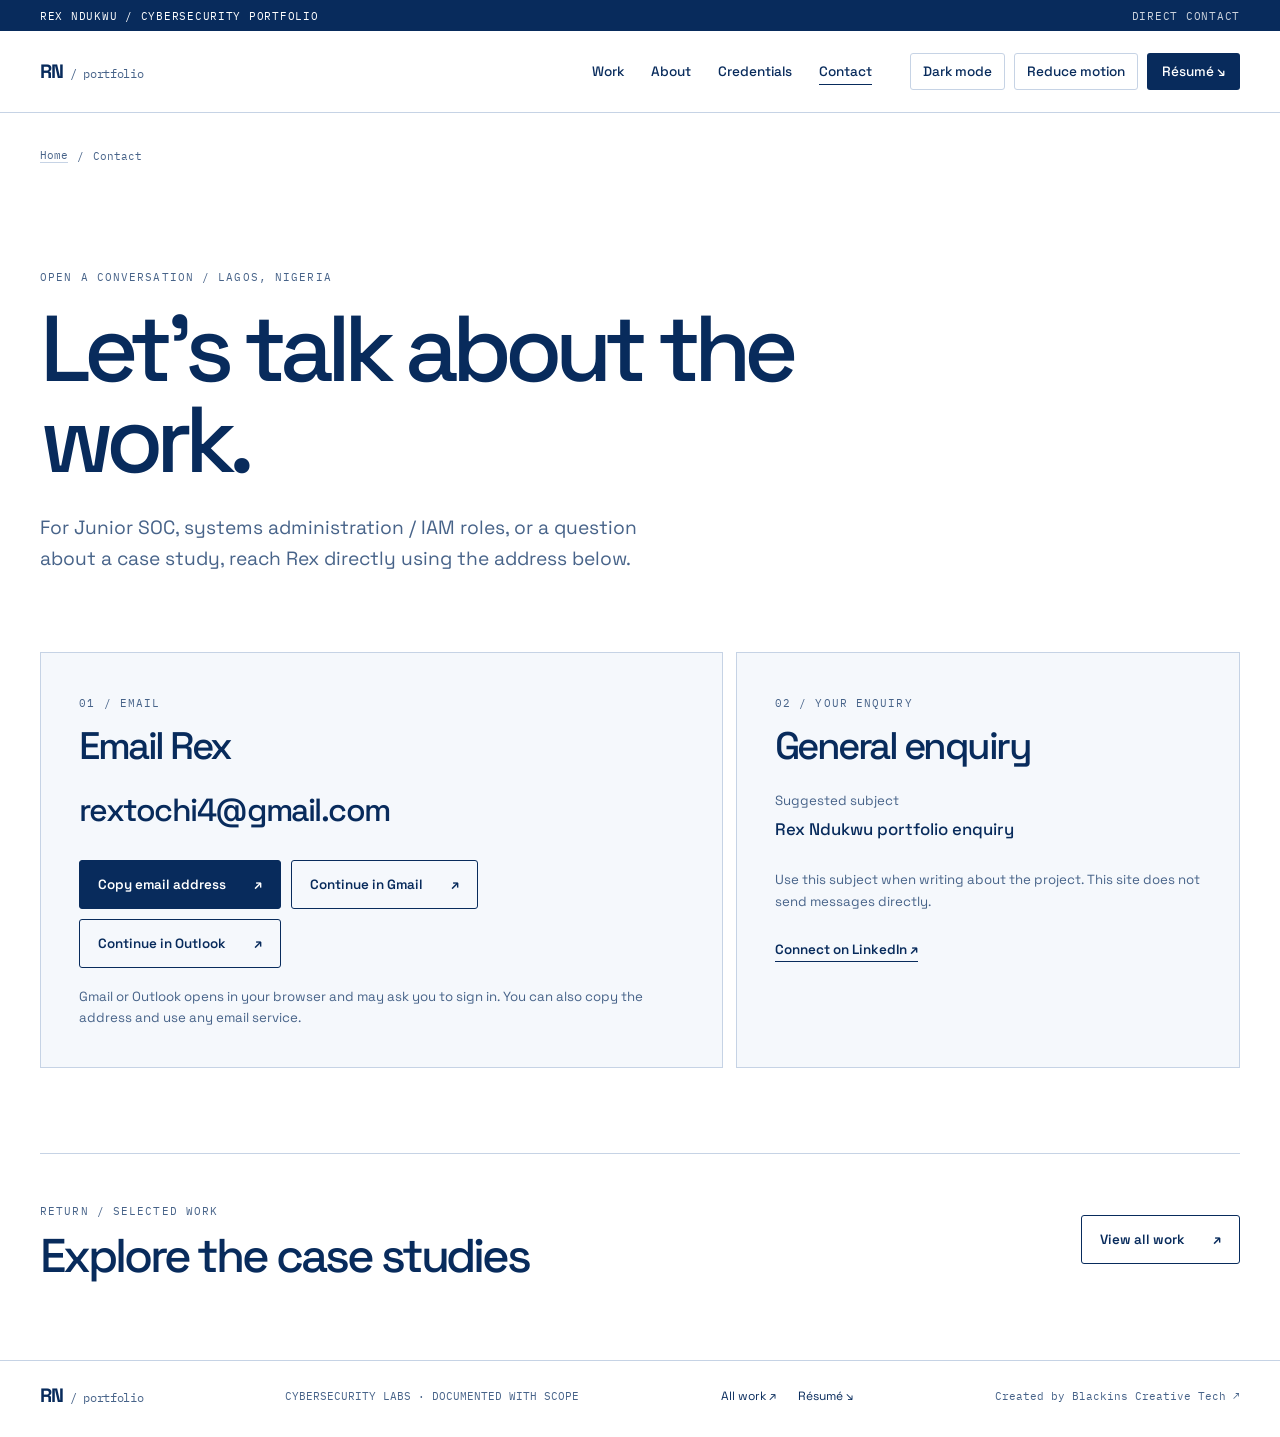
==== contact/index.html @ c2067b6e "Initial Rex cybersecurity portfolio" ====
<!doctype html>
<html lang="en">
<head><meta name="robots" content="noindex,nofollow,noarchive">
  <meta charset="utf-8">
  <meta name="viewport" content="width=device-width, initial-scale=1">
  <meta name="description" content="Contact Rex Ndukwu about Junior SOC, systems administration / IAM opportunities, or a cybersecurity portfolio project.">
  <title>Contact Rex Ndukwu — Cybersecurity Portfolio</title>
  <script>try{const t=localStorage.getItem('rex-theme');document.documentElement.dataset.theme=t||(matchMedia('(prefers-color-scheme: dark)').matches?'dark':'light')}catch{document.documentElement.dataset.theme=matchMedia('(prefers-color-scheme: dark)').matches?'dark':'light'}</script>
  <link rel="icon" type="image/svg+xml" href="/favicon.svg"><link rel="stylesheet" href="/styles.css"><script src="/script.js" defer></script>
</head>
<body>
  <a class="skip" href="#main">Skip to content</a>
  <div class="page-shell">
    <div class="topline"><div class="container topline-inner"><span>REX NDUKWU / CYBERSECURITY PORTFOLIO</span><span class="topline-right">DIRECT CONTACT</span></div></div>
    <header class="site-header"><div class="container header-inner"><a class="brand" href="/" aria-label="Rex Ndukwu, homepage">RN<span>/ portfolio</span></a><nav class="desktop-nav" aria-label="Main navigation"><a href="/#work">Work</a><a href="/#about">About</a><a href="/#training">Credentials</a><a href="/contact/index.html" aria-current="page">Contact</a></nav><div class="header-utilities"><button class="utility-button" type="button" data-theme-toggle>Dark mode</button><button class="utility-button" type="button" data-motion-toggle>Reduce motion</button><a class="header-resume" href="/assets/Rex_Ndukwu_Resume.pdf" download>Résumé ↘</a></div><button class="menu-toggle" type="button" data-menu-toggle aria-expanded="false" aria-controls="mobile-menu">Menu</button></div><nav id="mobile-menu" class="mobile-menu" data-menu aria-label="Mobile navigation" hidden><a href="/#work">Work</a><a href="/#about">About</a><a href="/#training">Credentials</a><a href="/contact/index.html" aria-current="page">Contact</a><a href="/assets/Rex_Ndukwu_Resume.pdf" download>Download résumé (PDF)</a><div class="menu-controls"><button type="button" data-theme-toggle>Dark mode</button><button type="button" data-motion-toggle>Reduce motion</button></div></nav></header>
    <main id="main" class="container contact-page" data-contact-page>
      <nav class="breadcrumb" aria-label="Breadcrumb"><a href="/">Home</a><span>/</span><span aria-current="page">Contact</span></nav>
      <div class="contact-page-intro"><span class="eyebrow">OPEN A CONVERSATION / LAGOS, NIGERIA</span><h1>Let’s talk about the work.</h1><p>For Junior SOC, systems administration / IAM roles, or a question about a case study, reach Rex directly using the address below.</p></div>
      <div class="contact-page-grid">
        <section class="contact-card" aria-labelledby="email-heading"><span class="eyebrow">01 / EMAIL</span><h2 id="email-heading">Email Rex</h2><span class="contact-address" data-contact-email>rextochi4@gmail.com</span><div class="contact-card-actions"><button class="button primary" type="button" data-copy-email hidden>Copy email address <span aria-hidden="true">↗</span></button><a class="button" data-contact-gmail href="https://mail.google.com/mail/?view=cm&amp;fs=1&amp;to=rextochi4%40gmail.com&amp;su=Rex%20Ndukwu%20portfolio%20enquiry">Continue in Gmail <span aria-hidden="true">↗</span></a><a class="button" data-contact-outlook href="https://outlook.office.com/mail/deeplink/compose?to=rextochi4%40gmail.com&amp;subject=Rex%20Ndukwu%20portfolio%20enquiry">Continue in Outlook <span aria-hidden="true">↗</span></a></div><p class="contact-feedback" data-copy-status role="status" aria-live="polite">Gmail or Outlook opens in your browser and may ask you to sign in. You can also copy the address and use any email service.</p></section>
        <aside class="contact-context"><span class="eyebrow">02 / YOUR ENQUIRY</span><h2 data-contact-context>General enquiry</h2><p>Suggested subject</p><strong data-contact-subject>Rex Ndukwu portfolio enquiry</strong><p>Use this subject when writing about the project. This site does not send messages directly.</p><a class="text-link" href="https://www.linkedin.com/in/ndukwu-rex-476662276">Connect on LinkedIn <span aria-hidden="true">↗</span></a></aside>
      </div>
      <div class="next-project"><div><span class="eyebrow">RETURN / SELECTED WORK</span><h2>Explore the case studies</h2></div><a class="button" href="/#work">View all work <span aria-hidden="true">↗</span></a></div>
    </main>
    <footer class="site-footer"><div class="container footer-inner"><a class="brand" href="/">RN<span>/ portfolio</span></a><span class="footer-meta">CYBERSECURITY LABS · DOCUMENTED WITH SCOPE</span><div class="footer-links"><a href="/#work">All work ↗</a><a href="/assets/Rex_Ndukwu_Resume.pdf" download>Résumé ↘</a></div><a class="footer-credit" href="https://theblackins.vercel.app/work">Created by Blackins Creative Tech <span aria-hidden="true">↗</span></a></div></footer>
  </div>
</body>
</html>
---- styles.css ----
@import url('https://fonts.googleapis.com/css2?family=IBM+Plex+Mono:wght@400;500;600&family=Space+Grotesk:wght@400;500;600;700&display=swap');

:root{color-scheme:light;--bg:#fff;--ink:#082b5c;--muted:#476389;--panel:#f5f8fc;--panel-strong:#e7effa;--line:#c6d3e5;--button:#082b5c;--button-ink:#fff;--accent:#285daf;--shadow:0 26px 70px rgba(8,43,92,.08);font-family:'Space Grotesk',Arial,sans-serif;background:var(--bg);color:var(--ink)}
:root[data-theme=dark]{color-scheme:dark;--bg:#071b3b;--ink:#f8fbff;--muted:#bbcee8;--panel:#0c244b;--panel-strong:#14345e;--line:#365176;--button:#f8fbff;--button-ink:#082b5c;--accent:#bcd7ff;--shadow:0 26px 70px rgba(0,0,0,.17)}
*{box-sizing:border-box}html{scroll-behavior:smooth}body{margin:0;min-width:320px;background:var(--bg);color:var(--ink)}button,input{font:inherit}button{cursor:pointer}a{color:inherit}img{max-width:100%;height:auto}::selection{background:var(--ink);color:var(--bg)}:focus-visible{outline:3px solid var(--accent);outline-offset:4px}p{margin:0 0 1.15em}h1,h2,h3{margin:0}h2{font-size:clamp(2.25rem,4.6vw,4.8rem);font-weight:500;letter-spacing:-.065em;line-height:1.02}h3{font-size:clamp(1.25rem,2vw,1.7rem);font-weight:500;letter-spacing:-.04em;line-height:1.2}
.mono,.eyebrow,.section-index,.topline,.terminal,.project-index,.case-meta dt,.case-kicker,.breadcrumb,.footer-meta,.process-number,.tiny-label{font-family:'IBM Plex Mono',Consolas,monospace}
.skip{position:absolute;z-index:100;top:-80px;left:16px;padding:10px 16px;background:var(--button);color:var(--button-ink)}.skip:focus{top:16px}.container{width:min(100% - 64px,1200px);margin-inline:auto}.page-shell{overflow:clip}.topline{background:var(--ink);color:var(--bg);font-size:.66rem;letter-spacing:.07em}.topline-inner{min-height:31px;display:flex;align-items:center;justify-content:space-between;gap:20px}.topline-right{opacity:.8}
.site-header{position:relative;z-index:10;border-bottom:1px solid var(--line);background:var(--bg)}.header-inner{min-height:81px;display:flex;align-items:center;gap:24px}.brand{font-size:1.21rem;font-weight:700;letter-spacing:-.075em;text-decoration:none;line-height:1}.brand span{font-family:'IBM Plex Mono',monospace;font-size:.73rem;font-weight:400;letter-spacing:-.03em;margin-left:8px;color:var(--muted)}.desktop-nav{display:flex;align-items:center;gap:27px;margin-left:auto}.desktop-nav a,.header-utilities button,.header-utilities a{font-size:.85rem;font-weight:500;text-decoration:none}.desktop-nav a{position:relative;padding:9px 0}.desktop-nav a:after{content:'';position:absolute;left:0;right:0;bottom:4px;height:1px;background:currentColor;transform:scaleX(0);transform-origin:left;transition:transform .18s}.desktop-nav a:hover:after,.desktop-nav a[aria-current=page]:after{transform:scaleX(1)}.header-utilities{display:flex;align-items:center;gap:9px;margin-left:14px}.utility-button{border:1px solid var(--line);background:transparent;color:var(--ink);padding:9px 12px;border-radius:3px;white-space:nowrap}.header-resume{padding:10px 15px;border-radius:3px;background:var(--button);color:var(--button-ink);white-space:nowrap}.menu-toggle{display:none;background:none;border:1px solid var(--line);color:var(--ink);padding:10px 12px;border-radius:3px}.mobile-menu{display:flex;flex-direction:column;gap:3px;padding:12px 24px 18px;border-top:1px solid var(--line)}.mobile-menu[hidden]{display:none}.mobile-menu a{padding:10px 0;text-decoration:none;font-weight:500}.mobile-menu .menu-controls{display:flex;gap:8px;flex-wrap:wrap;padding-top:9px}.mobile-menu .menu-controls button{padding:9px 12px;border:1px solid var(--line);background:transparent;color:var(--ink)}
.eyebrow{font-size:.69rem;line-height:1.55;letter-spacing:.1em;text-transform:uppercase;color:var(--muted)}.section-index{font-size:.7rem;color:var(--muted);letter-spacing:.02em}.section-heading{display:flex;justify-content:space-between;gap:24px;align-items:flex-end;padding-bottom:21px;border-bottom:1px solid var(--line)}.section-heading .eyebrow{display:block;margin-bottom:18px}.section-note{color:var(--muted);font-size:.86rem;max-width:22rem;line-height:1.5}.button{display:inline-flex;align-items:center;justify-content:center;gap:28px;min-height:49px;padding:12px 18px;border:1px solid var(--ink);border-radius:3px;font-size:.84rem;font-weight:600;text-decoration:none;transition:transform .18s,box-shadow .18s,background .18s;color:var(--ink)}.button:hover{transform:translateY(-2px);box-shadow:0 5px 0 var(--panel-strong)}.button.primary{background:var(--button);color:var(--button-ink);border-color:var(--button)}.text-link{font-size:.84rem;font-weight:600;text-decoration:none;border-bottom:1px solid currentColor;padding-bottom:3px}.text-link:hover{color:var(--accent)}.arrow{display:inline-block;transition:transform .18s}.button:hover .arrow,.text-link:hover .arrow{transform:translate(3px,-3px)}
.hero{position:relative;display:grid;grid-template-columns:minmax(0,1fr) minmax(0,1.06fr);gap:clamp(30px,6vw,90px);align-items:center;padding-top:72px;padding-bottom:89px;min-height:655px}.hero:before{content:'';position:absolute;top:26px;right:-45px;width:345px;height:345px;background-image:linear-gradient(var(--line) 1px,transparent 1px),linear-gradient(90deg,var(--line) 1px,transparent 1px);background-size:39px 39px;opacity:.24;mask-image:linear-gradient(90deg,transparent,#000);pointer-events:none}.hero-copy,.terminal-frame{position:relative}.hero-copy>.eyebrow{margin-bottom:30px}.hero h1{font-size:clamp(4.5rem,8vw,8rem);line-height:.91;letter-spacing:-.09em;font-weight:500;margin:0 0 32px}.hero h1 span{display:block}.hero-role{font-size:clamp(1.18rem,1.8vw,1.55rem);font-weight:500;line-height:1.34;letter-spacing:-.04em;margin-bottom:15px}.hero-intro{font-size:1rem;line-height:1.65;color:var(--muted);max-width:29rem;margin-bottom:27px}.credential-mark{border-left:2px solid var(--accent);padding-left:14px;margin:0 0 29px;font-size:.9rem;font-weight:500}.credential-mark small{display:block;font-weight:400;font-size:.78rem;color:var(--muted);margin-top:4px}.hero-actions{display:flex;flex-wrap:wrap;gap:10px}.hero-location{display:flex;gap:16px;align-items:center;flex-wrap:wrap;margin-top:34px;padding-top:18px;border-top:1px solid var(--line);font-size:.7rem;color:var(--muted);font-family:'IBM Plex Mono',monospace}.status-dot{width:7px;height:7px;background:var(--accent);border-radius:50%;display:inline-block;margin-right:4px}
.terminal-frame{background:var(--panel);border:1px solid var(--line);border-radius:5px;box-shadow:var(--shadow);min-width:0}.terminal-top{display:flex;align-items:center;gap:10px;padding:14px 17px;border-bottom:1px solid var(--line);color:var(--muted);font-size:.7rem}.window-dots{letter-spacing:4px;margin-right:auto}.terminal-body{padding:27px 24px 12px;min-height:318px}.terminal{font-size:.8rem;line-height:1.9}.terminal-line{color:var(--accent);overflow-wrap:anywhere;margin-bottom:16px}.terminal-output{position:relative;white-space:pre-wrap;overflow-wrap:anywhere;min-height:196px;margin:0;font:inherit}.terminal-spacer{visibility:hidden}.terminal-reveal{position:absolute;inset:0;white-space:pre-wrap;overflow-wrap:anywhere}.terminal-reveal:after{content:'▌';color:var(--accent)}.terminal-links{display:flex;flex-wrap:wrap;gap:8px;padding:0 24px 15px}.terminal-links:empty{display:none}.terminal-links a{font-family:'IBM Plex Mono',monospace;font-size:.7rem;padding:7px 9px;background:var(--panel-strong);text-decoration:none;border:1px solid var(--line)}.terminal-form{border-top:1px solid var(--line);display:flex;align-items:center;gap:9px;padding:13px 17px}.terminal-form label{font-family:'IBM Plex Mono',monospace;font-size:.9rem;white-space:nowrap;flex:none}.terminal-form label:after{content:'';display:inline-block;width:6px;height:13px;background:var(--accent);margin-left:7px;vertical-align:-2px;animation:cursor-flash 1s step-end 5}.terminal-form input{flex:1;min-width:0;background:transparent;color:var(--ink);border:0;padding:6px 0;font-family:'IBM Plex Mono',monospace;font-size:.82rem}.terminal-form input::placeholder{color:var(--muted)}.terminal-form button{background:var(--panel-strong);color:var(--ink);border:1px solid var(--line);padding:6px 10px;border-radius:2px;font-size:.72rem}.terminal-shortcuts{display:flex;gap:8px;flex-wrap:wrap;padding:0 17px 15px}.terminal-shortcuts button{border:0;border-bottom:1px solid var(--line);background:transparent;color:var(--muted);padding:5px 3px;font-family:'IBM Plex Mono',monospace;font-size:.7rem}.terminal-shortcuts button:hover,.terminal-shortcuts button[aria-pressed=true]{color:var(--ink);background:var(--panel-strong)}.terminal-hint{padding:13px 17px;border-top:1px solid var(--line);color:var(--muted);font-size:.65rem;letter-spacing:.04em}.no-js-note{padding:0 17px 17px;font-size:.8rem;color:var(--muted)}.sr-only{position:absolute;width:1px;height:1px;padding:0;margin:-1px;overflow:hidden;clip-path:inset(50%);white-space:nowrap}
.work-section{padding-bottom:112px}.work-grid{display:grid;grid-template-columns:1.25fr .75fr;gap:13px;margin-top:28px}.project-card{min-width:0;display:flex;flex-direction:column;background:var(--panel);border:1px solid var(--line);text-decoration:none;overflow:hidden;transition:transform .25s,box-shadow .25s}.project-card:hover{transform:translateY(-4px);box-shadow:var(--shadow)}.project-card.featured{grid-row:span 2}.project-visual{position:relative;height:235px;background:var(--panel-strong);overflow:hidden}.project-card.featured .project-visual{height:350px}.project-visual img{width:100%;height:100%;object-fit:cover;object-position:center;filter:saturate(.8);transition:transform .4s}.project-card:hover .project-visual img{transform:scale(1.035)}.project-visual.no-image{display:grid;place-items:center;background:linear-gradient(140deg,var(--panel-strong),var(--panel))}.project-visual.no-image:before{content:'';position:absolute;inset:0;background-image:linear-gradient(var(--line) 1px,transparent 1px),linear-gradient(90deg,var(--line) 1px,transparent 1px);background-size:36px 36px;opacity:.28}.workflow-mini{position:relative;display:flex;align-items:center;gap:9px;color:var(--ink);font-family:'IBM Plex Mono',monospace;font-size:.75rem}.workflow-mini span{padding:10px;border:1px solid var(--line);background:var(--bg)}.workflow-mini i{font-style:normal;color:var(--muted)}.research-glyph{position:relative;font-size:clamp(2rem,4vw,3.8rem);letter-spacing:-.08em;font-weight:500;color:var(--ink)}.project-info{display:flex;flex:1;flex-direction:column;padding:23px 25px 26px}.project-index{font-size:.69rem;color:var(--muted);margin-bottom:18px;letter-spacing:.04em}.project-info h3{max-width:24rem}.project-info p{font-size:.85rem;line-height:1.6;color:var(--muted);margin:13px 0 24px}.project-footer{display:flex;justify-content:space-between;align-items:center;gap:12px;border-top:1px solid var(--line);padding-top:15px;margin-top:auto;font-family:'IBM Plex Mono',monospace;font-size:.69rem}
.about-section,.credentials-section,.recommendation-section,.contact-section{padding-bottom:112px}.about-grid{display:grid;grid-template-columns:.75fr 1.25fr;gap:8vw;padding-top:31px}.large-copy{font-size:clamp(1.27rem,2.4vw,2rem);line-height:1.45;letter-spacing:-.04em;font-weight:400;max-width:45rem}.body-copy{color:var(--muted);font-size:.95rem;line-height:1.75;max-width:44rem}.about-grid .body-copy p{margin-bottom:22px}.experience-list{margin-top:42px;border-top:1px solid var(--line)}.experience-item{display:grid;grid-template-columns:1fr 1.3fr auto;gap:20px;padding:17px 0;border-bottom:1px solid var(--line);align-items:start}.experience-item strong{font-weight:500;font-size:.86rem}.experience-item p{margin:0;font-size:.79rem;color:var(--muted);line-height:1.5}.experience-item time{font-size:.68rem;color:var(--muted);white-space:nowrap;font-family:'IBM Plex Mono',monospace}.skills-row{display:flex;flex-wrap:wrap;gap:8px;margin-top:30px}.skill-tag{border:1px solid var(--line);padding:9px 11px;font-size:.76rem;color:var(--ink);text-decoration:none}.skill-tag:hover{background:var(--panel)}
.credentials-layout{display:grid;grid-template-columns:1.1fr .9fr;gap:13px;margin-top:28px}.credential-hero,.credential-list{border:1px solid var(--line);background:var(--panel);padding:32px}.credential-hero{min-height:290px;display:flex;flex-direction:column;justify-content:space-between}.credential-hero .eyebrow{color:var(--muted)}.credential-hero strong{font-size:clamp(2.8rem,5vw,5.4rem);line-height:1;letter-spacing:-.08em;font-weight:500}.credential-hero p{font-size:.9rem;color:var(--muted);margin:0}.credential-list{display:flex;flex-direction:column;gap:0}.credential-line{padding:15px 0;border-bottom:1px solid var(--line);display:flex;justify-content:space-between;gap:20px;align-items:baseline}.credential-line:first-child{padding-top:0}.credential-line:last-child{border:0}.credential-line strong{font-size:.85rem;font-weight:500}.credential-line span{font-size:.7rem;font-family:'IBM Plex Mono',monospace;color:var(--muted);white-space:nowrap}.training-foot{margin-top:16px;font-size:.76rem;color:var(--muted);line-height:1.55}.recommendation-panel{padding:45px;background:var(--ink);color:var(--bg);display:grid;grid-template-columns:1fr 2fr;gap:40px}.recommendation-panel .eyebrow{color:var(--bg);opacity:.7}.recommendation-panel blockquote{font-size:clamp(1.4rem,2.8vw,2.4rem);line-height:1.37;letter-spacing:-.04em;margin:0}.quote-credit{display:block;margin-top:27px;font-size:.78rem;letter-spacing:0;font-family:'IBM Plex Mono',monospace;opacity:.8}
.contact-panel{border-top:1px solid var(--line);padding-top:26px;display:grid;grid-template-columns:1fr 1fr;gap:50px}.contact-panel h2{max-width:600px}.contact-info p{font-size:1rem;color:var(--muted);line-height:1.7}.contact-links{display:flex;flex-wrap:wrap;gap:12px;margin:25px 0}.contact-info .mono{font-size:.7rem;color:var(--muted)}.site-footer{border-top:1px solid var(--line);padding:25px 0 32px}.footer-inner{display:flex;justify-content:space-between;gap:16px;align-items:center;flex-wrap:wrap}.footer-meta{font-size:.68rem;color:var(--muted)}.footer-links{display:flex;gap:22px}.footer-links a{font-size:.75rem;text-decoration:none}
.breadcrumb{display:flex;gap:9px;align-items:center;padding-top:35px;font-size:.7rem;color:var(--muted)}.breadcrumb a{text-decoration:none;border-bottom:1px solid var(--line)}.case-hero{padding-top:75px;padding-bottom:67px}.case-kicker{font-size:.71rem;color:var(--muted);margin-bottom:20px}.case-hero h1{font-size:clamp(3.3rem,7vw,7rem);letter-spacing:-.075em;line-height:.98;font-weight:500;max-width:940px}.case-deck{font-size:clamp(1rem,1.55vw,1.3rem);line-height:1.6;color:var(--muted);max-width:760px;margin:25px 0 32px}.case-hero-actions{display:flex;gap:10px;flex-wrap:wrap}.case-meta{border-top:1px solid var(--line);border-bottom:1px solid var(--line);display:grid;grid-template-columns:repeat(4,1fr);margin:0;padding:19px 0 21px;gap:20px}.case-meta dt{font-size:.65rem;text-transform:uppercase;color:var(--muted);margin-bottom:8px}.case-meta dd{margin:0;font-size:.82rem;line-height:1.4}.case-layout{display:grid;grid-template-columns:190px minmax(0,1fr);gap:clamp(35px,7vw,95px);padding-top:86px;padding-bottom:110px}.case-nav{align-self:start;position:sticky;top:25px}.case-nav .eyebrow{margin-bottom:17px}.case-nav a{display:block;text-decoration:none;color:var(--muted);font-size:.78rem;padding:9px 0;border-bottom:1px solid var(--line)}.case-nav a:hover{color:var(--ink)}.case-content{max-width:780px;min-width:0}.case-block{padding-bottom:52px;margin-bottom:55px;border-bottom:1px solid var(--line);scroll-margin-top:25px}.case-block:last-child{border:0;margin-bottom:0}.case-block .eyebrow{margin-bottom:17px}.case-block h2{font-size:clamp(2rem,3.9vw,3.5rem);margin-bottom:24px}.case-block h3{margin:27px 0 12px}.case-block p,.case-block li{font-size:.98rem;line-height:1.75;color:var(--muted)}.case-block p strong,.case-block li strong{color:var(--ink);font-weight:600}.case-block ul{padding-left:20px}.case-block li+li{margin-top:9px}.case-lead{font-size:1.17rem!important;line-height:1.55!important;color:var(--ink)!important}.fact-strip{display:flex;flex-wrap:wrap;gap:7px;margin:24px 0}.fact-strip span{border:1px solid var(--line);padding:8px 10px;font-size:.7rem;font-family:'IBM Plex Mono',monospace}.note-box{border-left:2px solid var(--accent);background:var(--panel);padding:20px 22px;margin:23px 0}.note-box p:last-child{margin:0}.note-box .eyebrow{margin-bottom:8px}.evidence-grid{display:grid;grid-template-columns:repeat(2,minmax(0,1fr));gap:12px}.evidence-item{margin:0;border:1px solid var(--line);background:var(--panel)}.evidence-item a,.evidence-item button{display:block;width:100%;padding:0;background:none;border:0;color:inherit;text-align:left}.evidence-item img{display:block;width:100%;height:205px;object-fit:cover;object-position:left top;border-bottom:1px solid var(--line)}.evidence-item figcaption{padding:13px 15px 17px;font-size:.73rem;line-height:1.55;color:var(--muted)}.evidence-item figcaption strong{display:block;color:var(--ink);font-size:.82rem;margin-bottom:5px;font-weight:500}.evidence-item button:hover figcaption strong{text-decoration:underline}.viewer{max-width:min(96vw,1100px);max-height:92vh;padding:0;border:1px solid var(--line);background:var(--bg);color:var(--ink);box-shadow:var(--shadow)}.viewer::backdrop{background:rgba(3,15,34,.78)}.viewer-header{display:flex;justify-content:space-between;gap:15px;align-items:center;padding:13px 17px;border-bottom:1px solid var(--line)}.viewer-header span{font-family:'IBM Plex Mono',monospace;font-size:.72rem}.viewer-close{border:1px solid var(--line);background:var(--panel);color:var(--ink);padding:8px 11px}.viewer-image-area{max-height:68vh;overflow:auto}.viewer img{display:block;max-width:none;width:auto;min-width:100%;height:auto}.viewer-caption{font-size:.82rem;line-height:1.5;color:var(--muted);padding:12px 17px;margin:0}.process-flow{display:flex;gap:9px;margin:24px 0;flex-wrap:wrap}.process-flow button{flex:1;min-width:130px;text-align:left;background:var(--panel);border:1px solid var(--line);color:var(--ink);padding:14px;transition:background .2s,transform .2s}.process-flow button:hover{transform:translateY(-2px)}.process-flow button[aria-pressed=true]{background:var(--ink);color:var(--bg)}.process-number{display:block;font-size:.66rem;opacity:.7;margin-bottom:16px}.process-flow strong{font-size:1.3rem;font-weight:500}.stage-detail{min-height:72px;background:var(--panel);border-left:2px solid var(--accent);padding:18px 20px;color:var(--ink)!important}.research-pair{display:grid;grid-template-columns:1fr 1fr;gap:13px;margin-top:22px}.research-pair>div{border:1px solid var(--line);padding:20px;background:var(--panel)}.research-pair .eyebrow{margin-bottom:10px}.research-pair p{font-size:.84rem;margin:0}.next-project{padding:45px 0 80px;border-top:1px solid var(--line);display:flex;justify-content:space-between;gap:20px;align-items:center}.next-project h2{font-size:clamp(1.7rem,3.7vw,3.5rem);margin-top:12px}.next-project a{white-space:nowrap}
@keyframes cursor-flash{50%{opacity:0}}@keyframes rise-in{from{opacity:0;transform:translateY(16px)}to{opacity:1;transform:translateY(0)}}.hero-copy>*{animation:rise-in .65s cubic-bezier(.16,1,.3,1) both}.hero-copy>*:nth-child(2){animation-delay:.07s}.hero-copy>*:nth-child(3){animation-delay:.14s}.hero-copy>*:nth-child(4){animation-delay:.2s}.hero-copy>*:nth-child(5){animation-delay:.26s}.hero-copy>*:nth-child(6){animation-delay:.32s}.terminal-frame{animation:rise-in .8s .15s cubic-bezier(.16,1,.3,1) both}.reveal-ready[data-motion=full] .reveal.is-visible{animation:rise-in .45s both}
:root[data-motion=reduce] *, :root[data-motion=reduce] *::before, :root[data-motion=reduce] *::after{animation:none!important;transition:none!important;scroll-behavior:auto!important}:root[data-motion=reduce] .reveal{opacity:1;transform:none}:root[data-motion=reduce] .button:hover,:root[data-motion=reduce] .project-card:hover,:root[data-motion=reduce] .process-flow button:hover{transform:none}
@media(prefers-reduced-motion:reduce){*,*::before,*::after{animation:none!important;transition:none!important;scroll-behavior:auto!important}.reveal{opacity:1;transform:none}}
@media(max-width:1000px){.desktop-nav{gap:15px}.header-resume{display:none}.hero{gap:30px}.experience-item{grid-template-columns:1fr 1.5fr}.experience-item time{grid-column:1/-1}.case-layout{grid-template-columns:145px minmax(0,1fr);gap:40px}}
@media(max-width:760px){.container{width:min(100% - 40px,1200px)}.topline-right{display:none}.header-inner{min-height:67px}.desktop-nav,.header-utilities{display:none}.menu-toggle{display:block;margin-left:auto}.hero{grid-template-columns:1fr;min-height:0;padding-top:45px;padding-bottom:75px;gap:43px}.hero h1{font-size:clamp(4.8rem,14vw,7rem)}.hero:before{right:-100px}.hero-intro{max-width:34rem}.terminal-body{min-height:250px}.terminal-output{min-height:160px}.work-section,.about-section,.credentials-section,.recommendation-section,.contact-section{padding-bottom:80px}.work-grid{grid-template-columns:1fr}.project-card.featured{grid-row:auto}.project-card.featured .project-visual,.project-visual{height:240px}.about-grid{grid-template-columns:1fr;gap:20px}.credentials-layout{grid-template-columns:1fr}.recommendation-panel{grid-template-columns:1fr;gap:20px;padding:30px}.contact-panel{grid-template-columns:1fr;gap:25px}.case-hero{padding-top:50px}.case-meta{grid-template-columns:1fr 1fr}.case-layout{grid-template-columns:1fr;padding-top:54px;padding-bottom:70px}.case-nav{position:static;display:flex;flex-wrap:wrap;gap:8px}.case-nav .eyebrow{width:100%;margin-bottom:0}.case-nav a{border:1px solid var(--line);padding:8px 10px}.next-project{padding:35px 0 65px}}
@media(max-width:480px){.container{width:min(100% - 32px,1200px)}.topline{font-size:.58rem}.hero h1{font-size:clamp(4.25rem,16vw,5.8rem)}.hero-role{font-size:1.18rem}.hero-location{gap:7px}.hero-actions .button{width:100%;justify-content:space-between}.terminal-body{padding:19px 15px 6px}.terminal{font-size:.69rem}.terminal-form input{font-size:1rem}.terminal-shortcuts{padding-inline:15px}.terminal-hint{font-size:.57rem}.section-heading{align-items:start;flex-direction:column}.section-note{max-width:none}.project-visual,.project-card.featured .project-visual{height:205px}.project-info{padding:21px}.experience-item{grid-template-columns:1fr;gap:6px}.experience-item time{grid-column:auto}.credential-hero,.credential-list{padding:22px}.credential-line{align-items:start;flex-direction:column;gap:4px}.recommendation-panel{padding:25px}.case-hero h1{font-size:clamp(3.2rem,12vw,4.5rem)}.case-meta{gap:18px;padding:17px 0}.case-meta dt{font-size:.59rem}.case-meta dd{font-size:.72rem}.case-block{padding-bottom:40px;margin-bottom:43px}.evidence-grid,.research-pair{grid-template-columns:1fr}.evidence-item img{height:185px}.next-project{align-items:start;flex-direction:column}.next-project a{white-space:normal}}
@media(max-width:760px){html:not(.has-js) .header-inner{flex-wrap:wrap;padding-block:14px}html:not(.has-js) .desktop-nav{display:flex;flex-wrap:wrap;order:3;width:100%;margin-left:0;gap:15px}html:not(.has-js) .menu-toggle{display:none}}
.case-video{margin:26px 0;border:1px solid var(--line);background:var(--panel)}.case-video video{display:block;width:100%;height:auto;aspect-ratio:1920/1048;background:#07101d;object-fit:contain}.case-video figcaption{padding:14px 17px;font-size:.78rem;line-height:1.6;color:var(--muted)}.case-video figcaption strong{color:var(--ink);font-weight:600}
.terminal-top-action{border:0;border-bottom:1px solid var(--line);background:transparent;color:var(--muted);font-family:'IBM Plex Mono',monospace;font-size:.67rem;padding:3px 0;margin-left:10px;white-space:nowrap}.terminal-top-action:hover{color:var(--ink)}.terminal-top-action[hidden]{display:none}.terminal-form label:after{content:none}.prompt-slash{display:inline-block;color:var(--accent);font-weight:600;animation:slash-blink 1.05s steps(1,end) infinite}.terminal-frame[data-intro=running] .terminal-line{color:var(--ink)}@keyframes slash-blink{50%{visibility:hidden}}
.hero-console{min-width:0;width:100%}.terminal-frame{width:100%}
@media(max-width:480px){.terminal{font-size:.78rem}.terminal-top{gap:6px;font-size:.72rem}.terminal-top-action{font-size:.7rem;min-height:38px;margin-left:4px}.terminal-shortcuts button{min-height:44px;display:inline-flex;align-items:center}.terminal-form input,.terminal-form button{min-height:44px}.menu-toggle,.mobile-menu .menu-controls button{min-height:44px}}
@media(max-width:480px){.terminal-top{flex-wrap:wrap}.terminal-top .window-dots{margin-right:auto}.terminal-top-action{margin-left:0}}
@media(pointer:coarse){.terminal-form input{font-size:1rem;min-height:44px}.terminal-form button,.terminal-shortcuts button,.menu-toggle,.mobile-menu .menu-controls button{min-height:44px}.terminal-shortcuts button{display:inline-flex;align-items:center}}
@media(pointer:coarse){.mobile-menu a,.case-nav a,.footer-links a{min-height:44px;display:inline-flex;align-items:center}}

/* Full viewport opening scene. Native modal behavior keeps focus above the page. */
.intro-active,.intro-active body{overflow:hidden}
.portfolio-intro{position:fixed;inset:0;width:100%;max-width:none;height:100%;height:100dvh;max-height:none;margin:0;border:0;padding:clamp(20px,4vw,56px);background:#071b3b;color:#f8fbff;font-family:'IBM Plex Mono',Consolas,monospace;overflow:auto;opacity:1;transition:opacity .28s ease;color-scheme:dark}
.portfolio-intro:not([open]){display:none}
.portfolio-intro[open]{display:grid;grid-template-rows:auto 1fr auto;gap:32px}
.portfolio-intro::backdrop{background:transparent}
.portfolio-intro[data-state=leaving]{opacity:0;pointer-events:none}
.intro-top,.intro-footer{display:flex;justify-content:space-between;align-items:center;gap:18px;font-size:.68rem;letter-spacing:.08em;color:#bbcee8}
.intro-top button{min-height:44px;padding:10px 0 10px 16px;border:0;background:transparent;color:#f8fbff;font:inherit;letter-spacing:0;white-space:nowrap}
.portfolio-intro :focus-visible{outline:2px solid #bbcee8;outline-offset:6px}
.intro-center{width:min(100%,580px);justify-self:center;align-self:center;padding-block:24px}
.intro-eyebrow{font-size:.67rem;letter-spacing:.15em;color:#bbcee8;margin-bottom:38px}
.intro-commands{min-height:265px}
.intro-row{margin-bottom:27px}
.intro-command{display:flex;align-items:baseline;gap:12px;font-size:clamp(.94rem,2.1vw,1.35rem);line-height:1.5;white-space:nowrap}
.intro-sign{color:#8eadd5}
.intro-cursor{animation:slash-blink 1.05s steps(1,end) infinite}
.intro-response{visibility:hidden;padding-left:25px;margin-top:7px;font-size:.8rem;line-height:1.6;color:#bbcee8}
.intro-row.is-complete .intro-response{visibility:visible}
.intro-footer{font-size:.61rem;line-height:1.6}
.intro-footer span:last-child{white-space:nowrap}
.intro-active .hero-copy>*,.intro-active .terminal-frame{animation-play-state:paused}
.terminal-top-action{min-height:44px}
.footer-credit{font-family:'IBM Plex Mono',Consolas,monospace;font-size:.68rem;color:var(--muted);text-decoration:none;line-height:1.5}
.footer-credit:hover{color:var(--ink);text-decoration:underline}
@media(pointer:coarse){.footer-credit{min-height:44px;display:inline-flex;align-items:center}}
.contact-page{min-height:75vh}.contact-page-intro{padding:clamp(55px,8vw,105px) 0 55px;max-width:850px}.contact-page-intro h1{font-size:clamp(3.4rem,7.3vw,7.4rem);font-weight:500;letter-spacing:-.075em;line-height:.98;margin:16px 0 26px}.contact-page-intro>p:last-child{max-width:610px;font-size:clamp(1rem,1.5vw,1.2rem);line-height:1.65;color:var(--muted)}.contact-page-grid{display:grid;grid-template-columns:1.15fr .85fr;gap:13px;padding-bottom:85px}.contact-card,.contact-context{padding:clamp(24px,3vw,40px);border:1px solid var(--line);background:var(--panel);min-width:0}.contact-card h2,.contact-context h2{font-size:clamp(1.6rem,3vw,2.7rem);margin:13px 0 25px}.contact-address{display:block;width:fit-content;max-width:100%;font-size:clamp(1.2rem,2.5vw,2rem);font-weight:500;letter-spacing:-.045em;overflow-wrap:anywhere;text-underline-offset:5px}.contact-card-actions{display:flex;flex-wrap:wrap;gap:10px;margin:30px 0 18px}.contact-card-actions [hidden]{display:none}.contact-feedback,.contact-context p{font-size:.83rem;color:var(--muted);line-height:1.6}.contact-feedback{margin:0}.contact-context>p:first-of-type{margin-bottom:7px}.contact-context strong{display:block;font-size:1.05rem;font-weight:500;line-height:1.4;margin-bottom:28px}.contact-context .text-link{display:inline-block;margin-top:14px}
.terminal-form:focus-within{border-top-color:var(--accent);background:var(--panel-strong)}
.terminal-form input:focus-visible{outline:none}
@media(max-width:760px){.contact-page-grid{grid-template-columns:1fr;padding-bottom:65px}.contact-page-intro{padding-block:55px 30px}}
@media(max-width:480px){.contact-page-intro h1{font-size:clamp(3.1rem,13vw,4.7rem)}.contact-card-actions .button{width:100%;justify-content:space-between}}
@media(max-width:480px){.intro-center{padding-block:12px}.intro-eyebrow{font-size:.59rem;letter-spacing:.09em;margin-bottom:30px}.intro-response{font-size:.72rem}.intro-top{font-size:.61rem}.intro-footer{font-size:.53rem;letter-spacing:.04em}.intro-commands{min-height:280px}}
@media(max-height:520px){.portfolio-intro[open]{gap:12px;padding-block:16px}.intro-center{padding-block:0}.intro-eyebrow{margin-bottom:14px}.intro-commands{min-height:0}.intro-row{margin-bottom:13px}.intro-command{font-size:.94rem}.intro-response{margin-top:2px}}
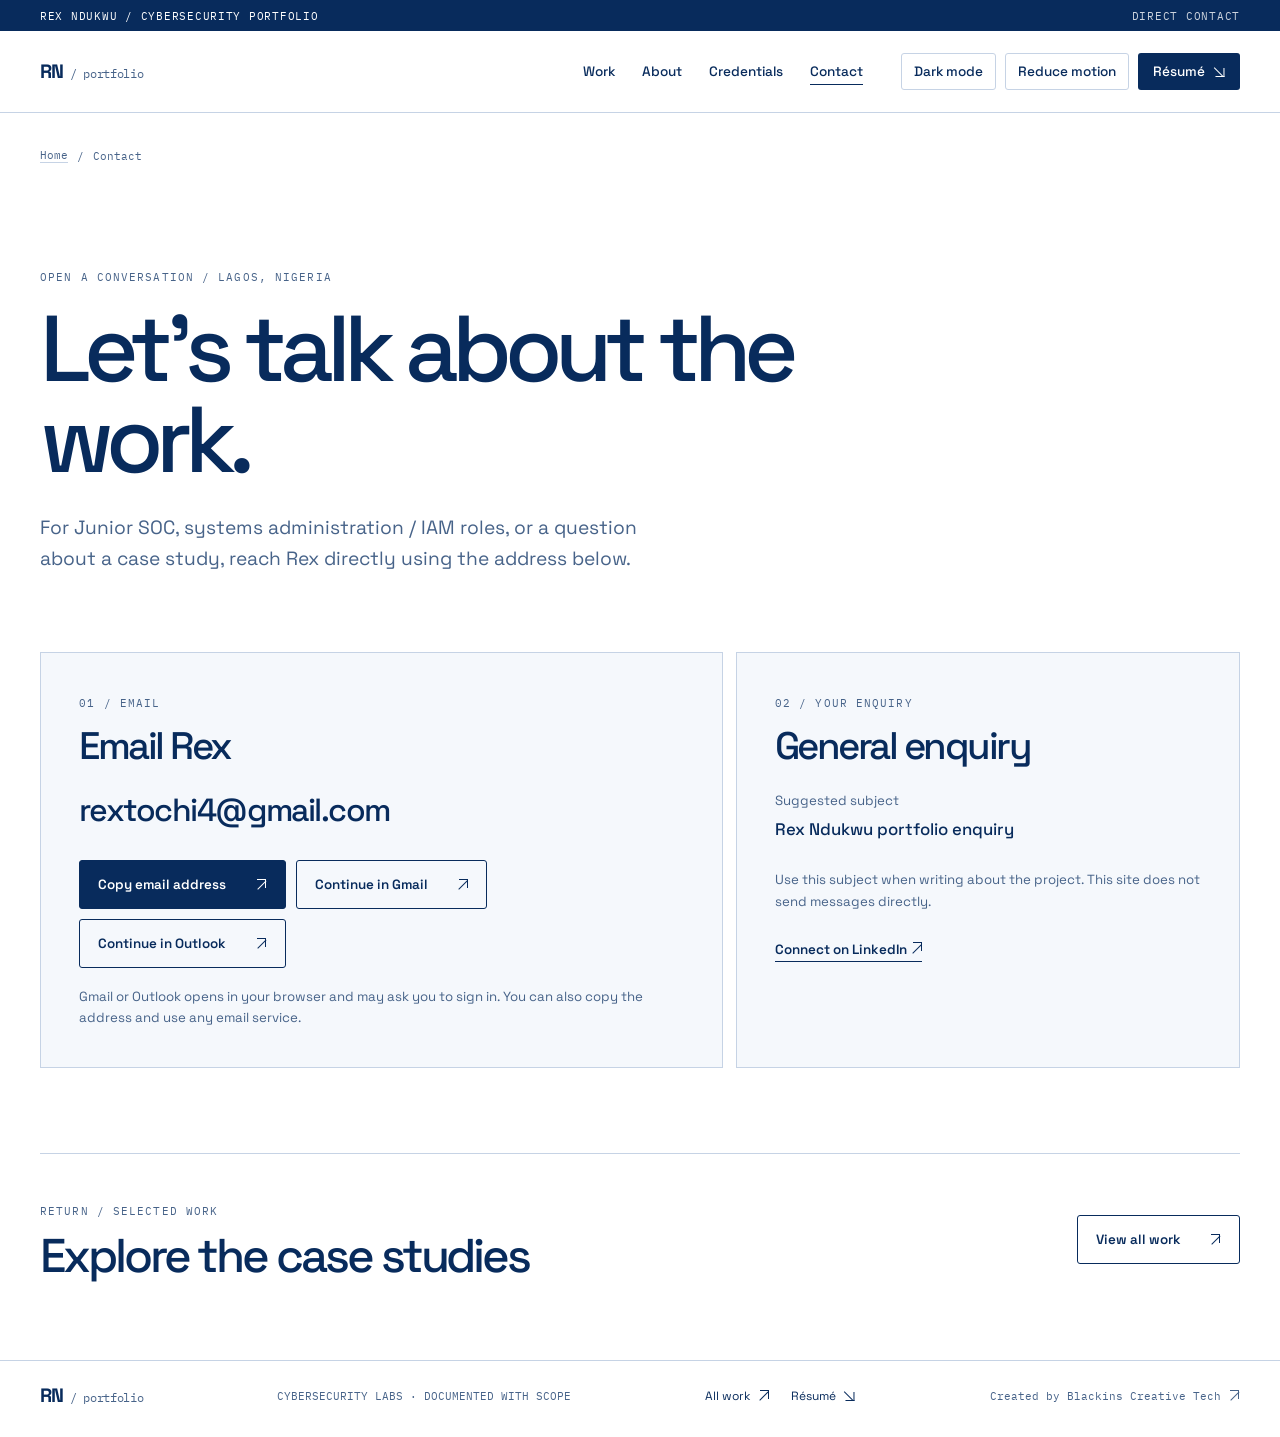
==== commit c467b335: "Standardize arrow icons across portfolio" ====
--- a/contact/index.html
+++ b/contact/index.html
@@ -12,17 +12,17 @@
   <a class="skip" href="#main">Skip to content</a>
   <div class="page-shell">
     <div class="topline"><div class="container topline-inner"><span>REX NDUKWU / CYBERSECURITY PORTFOLIO</span><span class="topline-right">DIRECT CONTACT</span></div></div>
-    <header class="site-header"><div class="container header-inner"><a class="brand" href="/" aria-label="Rex Ndukwu, homepage">RN<span>/ portfolio</span></a><nav class="desktop-nav" aria-label="Main navigation"><a href="/#work">Work</a><a href="/#about">About</a><a href="/#training">Credentials</a><a href="/contact/index.html" aria-current="page">Contact</a></nav><div class="header-utilities"><button class="utility-button" type="button" data-theme-toggle>Dark mode</button><button class="utility-button" type="button" data-motion-toggle>Reduce motion</button><a class="header-resume" href="/assets/Rex_Ndukwu_Resume.pdf" download>Résumé ↘</a></div><button class="menu-toggle" type="button" data-menu-toggle aria-expanded="false" aria-controls="mobile-menu">Menu</button></div><nav id="mobile-menu" class="mobile-menu" data-menu aria-label="Mobile navigation" hidden><a href="/#work">Work</a><a href="/#about">About</a><a href="/#training">Credentials</a><a href="/contact/index.html" aria-current="page">Contact</a><a href="/assets/Rex_Ndukwu_Resume.pdf" download>Download résumé (PDF)</a><div class="menu-controls"><button type="button" data-theme-toggle>Dark mode</button><button type="button" data-motion-toggle>Reduce motion</button></div></nav></header>
+    <header class="site-header"><div class="container header-inner"><a class="brand" href="/" aria-label="Rex Ndukwu, homepage">RN<span>/ portfolio</span></a><nav class="desktop-nav" aria-label="Main navigation"><a href="/#work">Work</a><a href="/#about">About</a><a href="/#training">Credentials</a><a href="/contact/index.html" aria-current="page">Contact</a></nav><div class="header-utilities"><button class="utility-button" type="button" data-theme-toggle>Dark mode</button><button class="utility-button" type="button" data-motion-toggle>Reduce motion</button><a class="header-resume" href="/assets/Rex_Ndukwu_Resume.pdf" download>Résumé <span class="arrow arrow--down" aria-hidden="true"></span></a></div><button class="menu-toggle" type="button" data-menu-toggle aria-expanded="false" aria-controls="mobile-menu">Menu</button></div><nav id="mobile-menu" class="mobile-menu" data-menu aria-label="Mobile navigation" hidden><a href="/#work">Work</a><a href="/#about">About</a><a href="/#training">Credentials</a><a href="/contact/index.html" aria-current="page">Contact</a><a href="/assets/Rex_Ndukwu_Resume.pdf" download>Download résumé (PDF)</a><div class="menu-controls"><button type="button" data-theme-toggle>Dark mode</button><button type="button" data-motion-toggle>Reduce motion</button></div></nav></header>
     <main id="main" class="container contact-page" data-contact-page>
       <nav class="breadcrumb" aria-label="Breadcrumb"><a href="/">Home</a><span>/</span><span aria-current="page">Contact</span></nav>
       <div class="contact-page-intro"><span class="eyebrow">OPEN A CONVERSATION / LAGOS, NIGERIA</span><h1>Let’s talk about the work.</h1><p>For Junior SOC, systems administration / IAM roles, or a question about a case study, reach Rex directly using the address below.</p></div>
       <div class="contact-page-grid">
-        <section class="contact-card" aria-labelledby="email-heading"><span class="eyebrow">01 / EMAIL</span><h2 id="email-heading">Email Rex</h2><span class="contact-address" data-contact-email>rextochi4@gmail.com</span><div class="contact-card-actions"><button class="button primary" type="button" data-copy-email hidden>Copy email address <span aria-hidden="true">↗</span></button><a class="button" data-contact-gmail href="https://mail.google.com/mail/?view=cm&amp;fs=1&amp;to=rextochi4%40gmail.com&amp;su=Rex%20Ndukwu%20portfolio%20enquiry">Continue in Gmail <span aria-hidden="true">↗</span></a><a class="button" data-contact-outlook href="https://outlook.office.com/mail/deeplink/compose?to=rextochi4%40gmail.com&amp;subject=Rex%20Ndukwu%20portfolio%20enquiry">Continue in Outlook <span aria-hidden="true">↗</span></a></div><p class="contact-feedback" data-copy-status role="status" aria-live="polite">Gmail or Outlook opens in your browser and may ask you to sign in. You can also copy the address and use any email service.</p></section>
-        <aside class="contact-context"><span class="eyebrow">02 / YOUR ENQUIRY</span><h2 data-contact-context>General enquiry</h2><p>Suggested subject</p><strong data-contact-subject>Rex Ndukwu portfolio enquiry</strong><p>Use this subject when writing about the project. This site does not send messages directly.</p><a class="text-link" href="https://www.linkedin.com/in/ndukwu-rex-476662276">Connect on LinkedIn <span aria-hidden="true">↗</span></a></aside>
+        <section class="contact-card" aria-labelledby="email-heading"><span class="eyebrow">01 / EMAIL</span><h2 id="email-heading">Email Rex</h2><span class="contact-address" data-contact-email>rextochi4@gmail.com</span><div class="contact-card-actions"><button class="button primary" type="button" data-copy-email hidden>Copy email address <span class="arrow" aria-hidden="true"></span></button><a class="button" data-contact-gmail href="https://mail.google.com/mail/?view=cm&amp;fs=1&amp;to=rextochi4%40gmail.com&amp;su=Rex%20Ndukwu%20portfolio%20enquiry">Continue in Gmail <span class="arrow" aria-hidden="true"></span></a><a class="button" data-contact-outlook href="https://outlook.office.com/mail/deeplink/compose?to=rextochi4%40gmail.com&amp;subject=Rex%20Ndukwu%20portfolio%20enquiry">Continue in Outlook <span class="arrow" aria-hidden="true"></span></a></div><p class="contact-feedback" data-copy-status role="status" aria-live="polite">Gmail or Outlook opens in your browser and may ask you to sign in. You can also copy the address and use any email service.</p></section>
+        <aside class="contact-context"><span class="eyebrow">02 / YOUR ENQUIRY</span><h2 data-contact-context>General enquiry</h2><p>Suggested subject</p><strong data-contact-subject>Rex Ndukwu portfolio enquiry</strong><p>Use this subject when writing about the project. This site does not send messages directly.</p><a class="text-link" href="https://www.linkedin.com/in/rex-ndukwu-476662276/?isSelfProfile=false">Connect on LinkedIn <span class="arrow" aria-hidden="true"></span></a></aside>
       </div>
-      <div class="next-project"><div><span class="eyebrow">RETURN / SELECTED WORK</span><h2>Explore the case studies</h2></div><a class="button" href="/#work">View all work <span aria-hidden="true">↗</span></a></div>
+      <div class="next-project"><div><span class="eyebrow">RETURN / SELECTED WORK</span><h2>Explore the case studies</h2></div><a class="button" href="/#work">View all work <span class="arrow" aria-hidden="true"></span></a></div>
     </main>
-    <footer class="site-footer"><div class="container footer-inner"><a class="brand" href="/">RN<span>/ portfolio</span></a><span class="footer-meta">CYBERSECURITY LABS · DOCUMENTED WITH SCOPE</span><div class="footer-links"><a href="/#work">All work ↗</a><a href="/assets/Rex_Ndukwu_Resume.pdf" download>Résumé ↘</a></div><a class="footer-credit" href="https://theblackins.vercel.app/work">Created by Blackins Creative Tech <span aria-hidden="true">↗</span></a></div></footer>
+    <footer class="site-footer"><div class="container footer-inner"><a class="brand" href="/">RN<span>/ portfolio</span></a><span class="footer-meta">CYBERSECURITY LABS · DOCUMENTED WITH SCOPE</span><div class="footer-links"><a href="/#work">All work <span class="arrow" aria-hidden="true"></span></a><a href="/assets/Rex_Ndukwu_Resume.pdf" download>Résumé <span class="arrow arrow--down" aria-hidden="true"></span></a></div><a class="footer-credit" href="https://theblackins.vercel.app/work">Created by Blackins Creative Tech <span class="arrow" aria-hidden="true"></span></a></div></footer>
   </div>
 </body>
 </html>
--- a/styles.css
+++ b/styles.css
@@ -5,14 +5,14 @@
 *{box-sizing:border-box}html{scroll-behavior:smooth}body{margin:0;min-width:320px;background:var(--bg);color:var(--ink)}button,input{font:inherit}button{cursor:pointer}a{color:inherit}img{max-width:100%;height:auto}::selection{background:var(--ink);color:var(--bg)}:focus-visible{outline:3px solid var(--accent);outline-offset:4px}p{margin:0 0 1.15em}h1,h2,h3{margin:0}h2{font-size:clamp(2.25rem,4.6vw,4.8rem);font-weight:500;letter-spacing:-.065em;line-height:1.02}h3{font-size:clamp(1.25rem,2vw,1.7rem);font-weight:500;letter-spacing:-.04em;line-height:1.2}
 .mono,.eyebrow,.section-index,.topline,.terminal,.project-index,.case-meta dt,.case-kicker,.breadcrumb,.footer-meta,.process-number,.tiny-label{font-family:'IBM Plex Mono',Consolas,monospace}
 .skip{position:absolute;z-index:100;top:-80px;left:16px;padding:10px 16px;background:var(--button);color:var(--button-ink)}.skip:focus{top:16px}.container{width:min(100% - 64px,1200px);margin-inline:auto}.page-shell{overflow:clip}.topline{background:var(--ink);color:var(--bg);font-size:.66rem;letter-spacing:.07em}.topline-inner{min-height:31px;display:flex;align-items:center;justify-content:space-between;gap:20px}.topline-right{opacity:.8}
-.site-header{position:relative;z-index:10;border-bottom:1px solid var(--line);background:var(--bg)}.header-inner{min-height:81px;display:flex;align-items:center;gap:24px}.brand{font-size:1.21rem;font-weight:700;letter-spacing:-.075em;text-decoration:none;line-height:1}.brand span{font-family:'IBM Plex Mono',monospace;font-size:.73rem;font-weight:400;letter-spacing:-.03em;margin-left:8px;color:var(--muted)}.desktop-nav{display:flex;align-items:center;gap:27px;margin-left:auto}.desktop-nav a,.header-utilities button,.header-utilities a{font-size:.85rem;font-weight:500;text-decoration:none}.desktop-nav a{position:relative;padding:9px 0}.desktop-nav a:after{content:'';position:absolute;left:0;right:0;bottom:4px;height:1px;background:currentColor;transform:scaleX(0);transform-origin:left;transition:transform .18s}.desktop-nav a:hover:after,.desktop-nav a[aria-current=page]:after{transform:scaleX(1)}.header-utilities{display:flex;align-items:center;gap:9px;margin-left:14px}.utility-button{border:1px solid var(--line);background:transparent;color:var(--ink);padding:9px 12px;border-radius:3px;white-space:nowrap}.header-resume{padding:10px 15px;border-radius:3px;background:var(--button);color:var(--button-ink);white-space:nowrap}.menu-toggle{display:none;background:none;border:1px solid var(--line);color:var(--ink);padding:10px 12px;border-radius:3px}.mobile-menu{display:flex;flex-direction:column;gap:3px;padding:12px 24px 18px;border-top:1px solid var(--line)}.mobile-menu[hidden]{display:none}.mobile-menu a{padding:10px 0;text-decoration:none;font-weight:500}.mobile-menu .menu-controls{display:flex;gap:8px;flex-wrap:wrap;padding-top:9px}.mobile-menu .menu-controls button{padding:9px 12px;border:1px solid var(--line);background:transparent;color:var(--ink)}
-.eyebrow{font-size:.69rem;line-height:1.55;letter-spacing:.1em;text-transform:uppercase;color:var(--muted)}.section-index{font-size:.7rem;color:var(--muted);letter-spacing:.02em}.section-heading{display:flex;justify-content:space-between;gap:24px;align-items:flex-end;padding-bottom:21px;border-bottom:1px solid var(--line)}.section-heading .eyebrow{display:block;margin-bottom:18px}.section-note{color:var(--muted);font-size:.86rem;max-width:22rem;line-height:1.5}.button{display:inline-flex;align-items:center;justify-content:center;gap:28px;min-height:49px;padding:12px 18px;border:1px solid var(--ink);border-radius:3px;font-size:.84rem;font-weight:600;text-decoration:none;transition:transform .18s,box-shadow .18s,background .18s;color:var(--ink)}.button:hover{transform:translateY(-2px);box-shadow:0 5px 0 var(--panel-strong)}.button.primary{background:var(--button);color:var(--button-ink);border-color:var(--button)}.text-link{font-size:.84rem;font-weight:600;text-decoration:none;border-bottom:1px solid currentColor;padding-bottom:3px}.text-link:hover{color:var(--accent)}.arrow{display:inline-block;transition:transform .18s}.button:hover .arrow,.text-link:hover .arrow{transform:translate(3px,-3px)}
+.site-header{position:relative;z-index:10;border-bottom:1px solid var(--line);background:var(--bg)}.header-inner{min-height:81px;display:flex;align-items:center;gap:24px}.brand{font-size:1.21rem;font-weight:700;letter-spacing:-.075em;text-decoration:none;line-height:1}.brand span{font-family:'IBM Plex Mono',monospace;font-size:.73rem;font-weight:400;letter-spacing:-.03em;margin-left:8px;color:var(--muted)}.desktop-nav{display:flex;align-items:center;gap:27px;margin-left:auto}.desktop-nav a,.header-utilities button,.header-utilities a{font-size:.85rem;font-weight:500;text-decoration:none}.desktop-nav a{position:relative;padding:9px 0}.desktop-nav a:after{content:'';position:absolute;left:0;right:0;bottom:4px;height:1px;background:currentColor;transform:scaleX(0);transform-origin:left;transition:transform .18s}.desktop-nav a:hover:after,.desktop-nav a[aria-current=page]:after{transform:scaleX(1)}.header-utilities{display:flex;align-items:center;gap:9px;margin-left:14px}.utility-button{border:1px solid var(--line);background:transparent;color:var(--ink);padding:9px 12px;border-radius:3px;white-space:nowrap}.header-resume{display:inline-flex;align-items:center;gap:8px;padding:10px 15px;border-radius:3px;background:var(--button);color:var(--button-ink);white-space:nowrap}.menu-toggle{display:none;background:none;border:1px solid var(--line);color:var(--ink);padding:10px 12px;border-radius:3px}.mobile-menu{display:flex;flex-direction:column;gap:3px;padding:12px 24px 18px;border-top:1px solid var(--line)}.mobile-menu[hidden]{display:none}.mobile-menu a{padding:10px 0;text-decoration:none;font-weight:500}.mobile-menu .menu-controls{display:flex;gap:8px;flex-wrap:wrap;padding-top:9px}.mobile-menu .menu-controls button{padding:9px 12px;border:1px solid var(--line);background:transparent;color:var(--ink)}
+.eyebrow{font-size:.69rem;line-height:1.55;letter-spacing:.1em;text-transform:uppercase;color:var(--muted)}.section-index{font-size:.7rem;color:var(--muted);letter-spacing:.02em}.section-heading{display:flex;justify-content:space-between;gap:24px;align-items:flex-end;padding-bottom:21px;border-bottom:1px solid var(--line)}.section-heading .eyebrow{display:block;margin-bottom:18px}.section-note{color:var(--muted);font-size:.86rem;max-width:22rem;line-height:1.5}.button{display:inline-flex;align-items:center;justify-content:center;gap:28px;min-height:49px;padding:12px 18px;border:1px solid var(--ink);border-radius:3px;font-size:.84rem;font-weight:600;text-decoration:none;transition:transform .18s,box-shadow .18s,background .18s;color:var(--ink)}.button:hover{transform:translateY(-2px);box-shadow:0 5px 0 var(--panel-strong)}.button.primary{background:var(--button);color:var(--button-ink);border-color:var(--button)}.text-link{font-size:.84rem;font-weight:600;text-decoration:none;border-bottom:1px solid currentColor;padding-bottom:3px}.text-link:hover{color:var(--accent)}.arrow{--arrow-rotation:0deg;--arrow-x:3px;--arrow-y:-3px;position:relative;display:inline-block;width:.78rem;height:.78rem;flex:0 0 .78rem;font-size:0;line-height:1;transform:rotate(var(--arrow-rotation));transition:transform .18s}.arrow--down{--arrow-rotation:90deg;--arrow-y:3px}.arrow--up{--arrow-rotation:-45deg;--arrow-x:0;--arrow-y:-3px}.arrow::before{content:'';position:absolute;top:.04rem;right:.04rem;width:.5rem;height:.5rem;border-top:1.5px solid currentColor;border-right:1.5px solid currentColor}.arrow::after{content:'';position:absolute;top:.11rem;right:.05rem;width:.78rem;border-top:1.5px solid currentColor;transform:rotate(-45deg);transform-origin:right center}.button:hover .arrow,.text-link:hover .arrow,.header-resume:hover .arrow,.terminal-links a:hover .arrow,.project-card:hover .arrow,.skill-tag:hover .arrow,.footer-links a:hover .arrow,.footer-credit:hover .arrow,.intro-top button:hover .arrow{transform:translate(var(--arrow-x),var(--arrow-y)) rotate(var(--arrow-rotation))}
 .hero{position:relative;display:grid;grid-template-columns:minmax(0,1fr) minmax(0,1.06fr);gap:clamp(30px,6vw,90px);align-items:center;padding-top:72px;padding-bottom:89px;min-height:655px}.hero:before{content:'';position:absolute;top:26px;right:-45px;width:345px;height:345px;background-image:linear-gradient(var(--line) 1px,transparent 1px),linear-gradient(90deg,var(--line) 1px,transparent 1px);background-size:39px 39px;opacity:.24;mask-image:linear-gradient(90deg,transparent,#000);pointer-events:none}.hero-copy,.terminal-frame{position:relative}.hero-copy>.eyebrow{margin-bottom:30px}.hero h1{font-size:clamp(4.5rem,8vw,8rem);line-height:.91;letter-spacing:-.09em;font-weight:500;margin:0 0 32px}.hero h1 span{display:block}.hero-role{font-size:clamp(1.18rem,1.8vw,1.55rem);font-weight:500;line-height:1.34;letter-spacing:-.04em;margin-bottom:15px}.hero-intro{font-size:1rem;line-height:1.65;color:var(--muted);max-width:29rem;margin-bottom:27px}.credential-mark{border-left:2px solid var(--accent);padding-left:14px;margin:0 0 29px;font-size:.9rem;font-weight:500}.credential-mark small{display:block;font-weight:400;font-size:.78rem;color:var(--muted);margin-top:4px}.hero-actions{display:flex;flex-wrap:wrap;gap:10px}.hero-location{display:flex;gap:16px;align-items:center;flex-wrap:wrap;margin-top:34px;padding-top:18px;border-top:1px solid var(--line);font-size:.7rem;color:var(--muted);font-family:'IBM Plex Mono',monospace}.status-dot{width:7px;height:7px;background:var(--accent);border-radius:50%;display:inline-block;margin-right:4px}
-.terminal-frame{background:var(--panel);border:1px solid var(--line);border-radius:5px;box-shadow:var(--shadow);min-width:0}.terminal-top{display:flex;align-items:center;gap:10px;padding:14px 17px;border-bottom:1px solid var(--line);color:var(--muted);font-size:.7rem}.window-dots{letter-spacing:4px;margin-right:auto}.terminal-body{padding:27px 24px 12px;min-height:318px}.terminal{font-size:.8rem;line-height:1.9}.terminal-line{color:var(--accent);overflow-wrap:anywhere;margin-bottom:16px}.terminal-output{position:relative;white-space:pre-wrap;overflow-wrap:anywhere;min-height:196px;margin:0;font:inherit}.terminal-spacer{visibility:hidden}.terminal-reveal{position:absolute;inset:0;white-space:pre-wrap;overflow-wrap:anywhere}.terminal-reveal:after{content:'▌';color:var(--accent)}.terminal-links{display:flex;flex-wrap:wrap;gap:8px;padding:0 24px 15px}.terminal-links:empty{display:none}.terminal-links a{font-family:'IBM Plex Mono',monospace;font-size:.7rem;padding:7px 9px;background:var(--panel-strong);text-decoration:none;border:1px solid var(--line)}.terminal-form{border-top:1px solid var(--line);display:flex;align-items:center;gap:9px;padding:13px 17px}.terminal-form label{font-family:'IBM Plex Mono',monospace;font-size:.9rem;white-space:nowrap;flex:none}.terminal-form label:after{content:'';display:inline-block;width:6px;height:13px;background:var(--accent);margin-left:7px;vertical-align:-2px;animation:cursor-flash 1s step-end 5}.terminal-form input{flex:1;min-width:0;background:transparent;color:var(--ink);border:0;padding:6px 0;font-family:'IBM Plex Mono',monospace;font-size:.82rem}.terminal-form input::placeholder{color:var(--muted)}.terminal-form button{background:var(--panel-strong);color:var(--ink);border:1px solid var(--line);padding:6px 10px;border-radius:2px;font-size:.72rem}.terminal-shortcuts{display:flex;gap:8px;flex-wrap:wrap;padding:0 17px 15px}.terminal-shortcuts button{border:0;border-bottom:1px solid var(--line);background:transparent;color:var(--muted);padding:5px 3px;font-family:'IBM Plex Mono',monospace;font-size:.7rem}.terminal-shortcuts button:hover,.terminal-shortcuts button[aria-pressed=true]{color:var(--ink);background:var(--panel-strong)}.terminal-hint{padding:13px 17px;border-top:1px solid var(--line);color:var(--muted);font-size:.65rem;letter-spacing:.04em}.no-js-note{padding:0 17px 17px;font-size:.8rem;color:var(--muted)}.sr-only{position:absolute;width:1px;height:1px;padding:0;margin:-1px;overflow:hidden;clip-path:inset(50%);white-space:nowrap}
+.terminal-frame{background:var(--panel);border:1px solid var(--line);border-radius:5px;box-shadow:var(--shadow);min-width:0}.terminal-top{display:flex;align-items:center;gap:10px;padding:14px 17px;border-bottom:1px solid var(--line);color:var(--muted);font-size:.7rem}.window-dots{letter-spacing:4px;margin-right:auto}.terminal-body{padding:27px 24px 12px;min-height:318px}.terminal{font-size:.8rem;line-height:1.9}.terminal-line{color:var(--accent);overflow-wrap:anywhere;margin-bottom:16px}.terminal-output{position:relative;white-space:pre-wrap;overflow-wrap:anywhere;min-height:196px;margin:0;font:inherit}.terminal-spacer{visibility:hidden}.terminal-reveal{position:absolute;inset:0;white-space:pre-wrap;overflow-wrap:anywhere}.terminal-reveal:after{content:'▌';color:var(--accent)}.terminal-links{display:flex;flex-wrap:wrap;gap:8px;padding:0 24px 15px}.terminal-links:empty{display:none}.terminal-links a{display:inline-flex;align-items:center;gap:7px;font-family:'IBM Plex Mono',monospace;font-size:.7rem;padding:7px 9px;background:var(--panel-strong);text-decoration:none;border:1px solid var(--line)}.terminal-form{border-top:1px solid var(--line);display:flex;align-items:center;gap:9px;padding:13px 17px}.terminal-form label{font-family:'IBM Plex Mono',monospace;font-size:.9rem;white-space:nowrap;flex:none}.terminal-form label:after{content:'';display:inline-block;width:6px;height:13px;background:var(--accent);margin-left:7px;vertical-align:-2px;animation:cursor-flash 1s step-end 5}.terminal-form input{flex:1;min-width:0;background:transparent;color:var(--ink);border:0;padding:6px 0;font-family:'IBM Plex Mono',monospace;font-size:.82rem}.terminal-form input::placeholder{color:var(--muted)}.terminal-form button{background:var(--panel-strong);color:var(--ink);border:1px solid var(--line);padding:6px 10px;border-radius:2px;font-size:.72rem}.terminal-shortcuts{display:flex;gap:8px;flex-wrap:wrap;padding:0 17px 15px}.terminal-shortcuts button{border:0;border-bottom:1px solid var(--line);background:transparent;color:var(--muted);padding:5px 3px;font-family:'IBM Plex Mono',monospace;font-size:.7rem}.terminal-shortcuts button:hover,.terminal-shortcuts button[aria-pressed=true]{color:var(--ink);background:var(--panel-strong)}.terminal-hint{padding:13px 17px;border-top:1px solid var(--line);color:var(--muted);font-size:.65rem;letter-spacing:.04em}.no-js-note{padding:0 17px 17px;font-size:.8rem;color:var(--muted)}.sr-only{position:absolute;width:1px;height:1px;padding:0;margin:-1px;overflow:hidden;clip-path:inset(50%);white-space:nowrap}
 .work-section{padding-bottom:112px}.work-grid{display:grid;grid-template-columns:1.25fr .75fr;gap:13px;margin-top:28px}.project-card{min-width:0;display:flex;flex-direction:column;background:var(--panel);border:1px solid var(--line);text-decoration:none;overflow:hidden;transition:transform .25s,box-shadow .25s}.project-card:hover{transform:translateY(-4px);box-shadow:var(--shadow)}.project-card.featured{grid-row:span 2}.project-visual{position:relative;height:235px;background:var(--panel-strong);overflow:hidden}.project-card.featured .project-visual{height:350px}.project-visual img{width:100%;height:100%;object-fit:cover;object-position:center;filter:saturate(.8);transition:transform .4s}.project-card:hover .project-visual img{transform:scale(1.035)}.project-visual.no-image{display:grid;place-items:center;background:linear-gradient(140deg,var(--panel-strong),var(--panel))}.project-visual.no-image:before{content:'';position:absolute;inset:0;background-image:linear-gradient(var(--line) 1px,transparent 1px),linear-gradient(90deg,var(--line) 1px,transparent 1px);background-size:36px 36px;opacity:.28}.workflow-mini{position:relative;display:flex;align-items:center;gap:9px;color:var(--ink);font-family:'IBM Plex Mono',monospace;font-size:.75rem}.workflow-mini span{padding:10px;border:1px solid var(--line);background:var(--bg)}.workflow-mini i{font-style:normal;color:var(--muted)}.research-glyph{position:relative;font-size:clamp(2rem,4vw,3.8rem);letter-spacing:-.08em;font-weight:500;color:var(--ink)}.project-info{display:flex;flex:1;flex-direction:column;padding:23px 25px 26px}.project-index{font-size:.69rem;color:var(--muted);margin-bottom:18px;letter-spacing:.04em}.project-info h3{max-width:24rem}.project-info p{font-size:.85rem;line-height:1.6;color:var(--muted);margin:13px 0 24px}.project-footer{display:flex;justify-content:space-between;align-items:center;gap:12px;border-top:1px solid var(--line);padding-top:15px;margin-top:auto;font-family:'IBM Plex Mono',monospace;font-size:.69rem}
-.about-section,.credentials-section,.recommendation-section,.contact-section{padding-bottom:112px}.about-grid{display:grid;grid-template-columns:.75fr 1.25fr;gap:8vw;padding-top:31px}.large-copy{font-size:clamp(1.27rem,2.4vw,2rem);line-height:1.45;letter-spacing:-.04em;font-weight:400;max-width:45rem}.body-copy{color:var(--muted);font-size:.95rem;line-height:1.75;max-width:44rem}.about-grid .body-copy p{margin-bottom:22px}.experience-list{margin-top:42px;border-top:1px solid var(--line)}.experience-item{display:grid;grid-template-columns:1fr 1.3fr auto;gap:20px;padding:17px 0;border-bottom:1px solid var(--line);align-items:start}.experience-item strong{font-weight:500;font-size:.86rem}.experience-item p{margin:0;font-size:.79rem;color:var(--muted);line-height:1.5}.experience-item time{font-size:.68rem;color:var(--muted);white-space:nowrap;font-family:'IBM Plex Mono',monospace}.skills-row{display:flex;flex-wrap:wrap;gap:8px;margin-top:30px}.skill-tag{border:1px solid var(--line);padding:9px 11px;font-size:.76rem;color:var(--ink);text-decoration:none}.skill-tag:hover{background:var(--panel)}
+.about-section,.credentials-section,.recommendation-section,.contact-section{padding-bottom:112px}.about-grid{display:grid;grid-template-columns:.75fr 1.25fr;gap:8vw;padding-top:31px}.large-copy{font-size:clamp(1.27rem,2.4vw,2rem);line-height:1.45;letter-spacing:-.04em;font-weight:400;max-width:45rem}.body-copy{color:var(--muted);font-size:.95rem;line-height:1.75;max-width:44rem}.about-grid .body-copy p{margin-bottom:22px}.experience-list{margin-top:42px;border-top:1px solid var(--line)}.experience-item{display:grid;grid-template-columns:1fr 1.3fr auto;gap:20px;padding:17px 0;border-bottom:1px solid var(--line);align-items:start}.experience-item strong{font-weight:500;font-size:.86rem}.experience-item p{margin:0;font-size:.79rem;color:var(--muted);line-height:1.5}.experience-item time{font-size:.68rem;color:var(--muted);white-space:nowrap;font-family:'IBM Plex Mono',monospace}.skills-row{display:flex;flex-wrap:wrap;gap:8px;margin-top:30px}.skill-tag{display:inline-flex;align-items:center;gap:7px;border:1px solid var(--line);padding:9px 11px;font-size:.76rem;color:var(--ink);text-decoration:none}.skill-tag:hover{background:var(--panel)}
 .credentials-layout{display:grid;grid-template-columns:1.1fr .9fr;gap:13px;margin-top:28px}.credential-hero,.credential-list{border:1px solid var(--line);background:var(--panel);padding:32px}.credential-hero{min-height:290px;display:flex;flex-direction:column;justify-content:space-between}.credential-hero .eyebrow{color:var(--muted)}.credential-hero strong{font-size:clamp(2.8rem,5vw,5.4rem);line-height:1;letter-spacing:-.08em;font-weight:500}.credential-hero p{font-size:.9rem;color:var(--muted);margin:0}.credential-list{display:flex;flex-direction:column;gap:0}.credential-line{padding:15px 0;border-bottom:1px solid var(--line);display:flex;justify-content:space-between;gap:20px;align-items:baseline}.credential-line:first-child{padding-top:0}.credential-line:last-child{border:0}.credential-line strong{font-size:.85rem;font-weight:500}.credential-line span{font-size:.7rem;font-family:'IBM Plex Mono',monospace;color:var(--muted);white-space:nowrap}.training-foot{margin-top:16px;font-size:.76rem;color:var(--muted);line-height:1.55}.recommendation-panel{padding:45px;background:var(--ink);color:var(--bg);display:grid;grid-template-columns:1fr 2fr;gap:40px}.recommendation-panel .eyebrow{color:var(--bg);opacity:.7}.recommendation-panel blockquote{font-size:clamp(1.4rem,2.8vw,2.4rem);line-height:1.37;letter-spacing:-.04em;margin:0}.quote-credit{display:block;margin-top:27px;font-size:.78rem;letter-spacing:0;font-family:'IBM Plex Mono',monospace;opacity:.8}
-.contact-panel{border-top:1px solid var(--line);padding-top:26px;display:grid;grid-template-columns:1fr 1fr;gap:50px}.contact-panel h2{max-width:600px}.contact-info p{font-size:1rem;color:var(--muted);line-height:1.7}.contact-links{display:flex;flex-wrap:wrap;gap:12px;margin:25px 0}.contact-info .mono{font-size:.7rem;color:var(--muted)}.site-footer{border-top:1px solid var(--line);padding:25px 0 32px}.footer-inner{display:flex;justify-content:space-between;gap:16px;align-items:center;flex-wrap:wrap}.footer-meta{font-size:.68rem;color:var(--muted)}.footer-links{display:flex;gap:22px}.footer-links a{font-size:.75rem;text-decoration:none}
+.contact-panel{border-top:1px solid var(--line);padding-top:26px;display:grid;grid-template-columns:1fr 1fr;gap:50px}.contact-panel h2{max-width:600px}.contact-info p{font-size:1rem;color:var(--muted);line-height:1.7}.contact-links{display:flex;flex-wrap:wrap;gap:12px;margin:25px 0}.contact-info .mono{font-size:.7rem;color:var(--muted)}.site-footer{border-top:1px solid var(--line);padding:25px 0 32px}.footer-inner{display:flex;justify-content:space-between;gap:16px;align-items:center;flex-wrap:wrap}.footer-meta{font-size:.68rem;color:var(--muted)}.footer-links{display:flex;gap:22px}.footer-links a{display:inline-flex;align-items:center;gap:7px;font-size:.75rem;text-decoration:none}
 .breadcrumb{display:flex;gap:9px;align-items:center;padding-top:35px;font-size:.7rem;color:var(--muted)}.breadcrumb a{text-decoration:none;border-bottom:1px solid var(--line)}.case-hero{padding-top:75px;padding-bottom:67px}.case-kicker{font-size:.71rem;color:var(--muted);margin-bottom:20px}.case-hero h1{font-size:clamp(3.3rem,7vw,7rem);letter-spacing:-.075em;line-height:.98;font-weight:500;max-width:940px}.case-deck{font-size:clamp(1rem,1.55vw,1.3rem);line-height:1.6;color:var(--muted);max-width:760px;margin:25px 0 32px}.case-hero-actions{display:flex;gap:10px;flex-wrap:wrap}.case-meta{border-top:1px solid var(--line);border-bottom:1px solid var(--line);display:grid;grid-template-columns:repeat(4,1fr);margin:0;padding:19px 0 21px;gap:20px}.case-meta dt{font-size:.65rem;text-transform:uppercase;color:var(--muted);margin-bottom:8px}.case-meta dd{margin:0;font-size:.82rem;line-height:1.4}.case-layout{display:grid;grid-template-columns:190px minmax(0,1fr);gap:clamp(35px,7vw,95px);padding-top:86px;padding-bottom:110px}.case-nav{align-self:start;position:sticky;top:25px}.case-nav .eyebrow{margin-bottom:17px}.case-nav a{display:block;text-decoration:none;color:var(--muted);font-size:.78rem;padding:9px 0;border-bottom:1px solid var(--line)}.case-nav a:hover{color:var(--ink)}.case-content{max-width:780px;min-width:0}.case-block{padding-bottom:52px;margin-bottom:55px;border-bottom:1px solid var(--line);scroll-margin-top:25px}.case-block:last-child{border:0;margin-bottom:0}.case-block .eyebrow{margin-bottom:17px}.case-block h2{font-size:clamp(2rem,3.9vw,3.5rem);margin-bottom:24px}.case-block h3{margin:27px 0 12px}.case-block p,.case-block li{font-size:.98rem;line-height:1.75;color:var(--muted)}.case-block p strong,.case-block li strong{color:var(--ink);font-weight:600}.case-block ul{padding-left:20px}.case-block li+li{margin-top:9px}.case-lead{font-size:1.17rem!important;line-height:1.55!important;color:var(--ink)!important}.fact-strip{display:flex;flex-wrap:wrap;gap:7px;margin:24px 0}.fact-strip span{border:1px solid var(--line);padding:8px 10px;font-size:.7rem;font-family:'IBM Plex Mono',monospace}.note-box{border-left:2px solid var(--accent);background:var(--panel);padding:20px 22px;margin:23px 0}.note-box p:last-child{margin:0}.note-box .eyebrow{margin-bottom:8px}.evidence-grid{display:grid;grid-template-columns:repeat(2,minmax(0,1fr));gap:12px}.evidence-item{margin:0;border:1px solid var(--line);background:var(--panel)}.evidence-item a,.evidence-item button{display:block;width:100%;padding:0;background:none;border:0;color:inherit;text-align:left}.evidence-item img{display:block;width:100%;height:205px;object-fit:cover;object-position:left top;border-bottom:1px solid var(--line)}.evidence-item figcaption{padding:13px 15px 17px;font-size:.73rem;line-height:1.55;color:var(--muted)}.evidence-item figcaption strong{display:block;color:var(--ink);font-size:.82rem;margin-bottom:5px;font-weight:500}.evidence-item button:hover figcaption strong{text-decoration:underline}.viewer{max-width:min(96vw,1100px);max-height:92vh;padding:0;border:1px solid var(--line);background:var(--bg);color:var(--ink);box-shadow:var(--shadow)}.viewer::backdrop{background:rgba(3,15,34,.78)}.viewer-header{display:flex;justify-content:space-between;gap:15px;align-items:center;padding:13px 17px;border-bottom:1px solid var(--line)}.viewer-header span{font-family:'IBM Plex Mono',monospace;font-size:.72rem}.viewer-close{border:1px solid var(--line);background:var(--panel);color:var(--ink);padding:8px 11px}.viewer-image-area{max-height:68vh;overflow:auto}.viewer img{display:block;max-width:none;width:auto;min-width:100%;height:auto}.viewer-caption{font-size:.82rem;line-height:1.5;color:var(--muted);padding:12px 17px;margin:0}.process-flow{display:flex;gap:9px;margin:24px 0;flex-wrap:wrap}.process-flow button{flex:1;min-width:130px;text-align:left;background:var(--panel);border:1px solid var(--line);color:var(--ink);padding:14px;transition:background .2s,transform .2s}.process-flow button:hover{transform:translateY(-2px)}.process-flow button[aria-pressed=true]{background:var(--ink);color:var(--bg)}.process-number{display:block;font-size:.66rem;opacity:.7;margin-bottom:16px}.process-flow strong{font-size:1.3rem;font-weight:500}.stage-detail{min-height:72px;background:var(--panel);border-left:2px solid var(--accent);padding:18px 20px;color:var(--ink)!important}.research-pair{display:grid;grid-template-columns:1fr 1fr;gap:13px;margin-top:22px}.research-pair>div{border:1px solid var(--line);padding:20px;background:var(--panel)}.research-pair .eyebrow{margin-bottom:10px}.research-pair p{font-size:.84rem;margin:0}.next-project{padding:45px 0 80px;border-top:1px solid var(--line);display:flex;justify-content:space-between;gap:20px;align-items:center}.next-project h2{font-size:clamp(1.7rem,3.7vw,3.5rem);margin-top:12px}.next-project a{white-space:nowrap}
 @keyframes cursor-flash{50%{opacity:0}}@keyframes rise-in{from{opacity:0;transform:translateY(16px)}to{opacity:1;transform:translateY(0)}}.hero-copy>*{animation:rise-in .65s cubic-bezier(.16,1,.3,1) both}.hero-copy>*:nth-child(2){animation-delay:.07s}.hero-copy>*:nth-child(3){animation-delay:.14s}.hero-copy>*:nth-child(4){animation-delay:.2s}.hero-copy>*:nth-child(5){animation-delay:.26s}.hero-copy>*:nth-child(6){animation-delay:.32s}.terminal-frame{animation:rise-in .8s .15s cubic-bezier(.16,1,.3,1) both}.reveal-ready[data-motion=full] .reveal.is-visible{animation:rise-in .45s both}
 :root[data-motion=reduce] *, :root[data-motion=reduce] *::before, :root[data-motion=reduce] *::after{animation:none!important;transition:none!important;scroll-behavior:auto!important}:root[data-motion=reduce] .reveal{opacity:1;transform:none}:root[data-motion=reduce] .button:hover,:root[data-motion=reduce] .project-card:hover,:root[data-motion=reduce] .process-flow button:hover{transform:none}
@@ -37,7 +37,7 @@
 .portfolio-intro::backdrop{background:transparent}
 .portfolio-intro[data-state=leaving]{opacity:0;pointer-events:none}
 .intro-top,.intro-footer{display:flex;justify-content:space-between;align-items:center;gap:18px;font-size:.68rem;letter-spacing:.08em;color:#bbcee8}
-.intro-top button{min-height:44px;padding:10px 0 10px 16px;border:0;background:transparent;color:#f8fbff;font:inherit;letter-spacing:0;white-space:nowrap}
+.intro-top button{display:inline-flex;align-items:center;gap:8px;min-height:44px;padding:10px 0 10px 16px;border:0;background:transparent;color:#f8fbff;font:inherit;letter-spacing:0;white-space:nowrap}
 .portfolio-intro :focus-visible{outline:2px solid #bbcee8;outline-offset:6px}
 .intro-center{width:min(100%,580px);justify-self:center;align-self:center;padding-block:24px}
 .intro-eyebrow{font-size:.67rem;letter-spacing:.15em;color:#bbcee8;margin-bottom:38px}
@@ -52,7 +52,7 @@
 .intro-footer span:last-child{white-space:nowrap}
 .intro-active .hero-copy>*,.intro-active .terminal-frame{animation-play-state:paused}
 .terminal-top-action{min-height:44px}
-.footer-credit{font-family:'IBM Plex Mono',Consolas,monospace;font-size:.68rem;color:var(--muted);text-decoration:none;line-height:1.5}
+.footer-credit{display:inline-flex;align-items:center;gap:7px;font-family:'IBM Plex Mono',Consolas,monospace;font-size:.68rem;color:var(--muted);text-decoration:none;line-height:1.5}
 .footer-credit:hover{color:var(--ink);text-decoration:underline}
 @media(pointer:coarse){.footer-credit{min-height:44px;display:inline-flex;align-items:center}}
 .contact-page{min-height:75vh}.contact-page-intro{padding:clamp(55px,8vw,105px) 0 55px;max-width:850px}.contact-page-intro h1{font-size:clamp(3.4rem,7.3vw,7.4rem);font-weight:500;letter-spacing:-.075em;line-height:.98;margin:16px 0 26px}.contact-page-intro>p:last-child{max-width:610px;font-size:clamp(1rem,1.5vw,1.2rem);line-height:1.65;color:var(--muted)}.contact-page-grid{display:grid;grid-template-columns:1.15fr .85fr;gap:13px;padding-bottom:85px}.contact-card,.contact-context{padding:clamp(24px,3vw,40px);border:1px solid var(--line);background:var(--panel);min-width:0}.contact-card h2,.contact-context h2{font-size:clamp(1.6rem,3vw,2.7rem);margin:13px 0 25px}.contact-address{display:block;width:fit-content;max-width:100%;font-size:clamp(1.2rem,2.5vw,2rem);font-weight:500;letter-spacing:-.045em;overflow-wrap:anywhere;text-underline-offset:5px}.contact-card-actions{display:flex;flex-wrap:wrap;gap:10px;margin:30px 0 18px}.contact-card-actions [hidden]{display:none}.contact-feedback,.contact-context p{font-size:.83rem;color:var(--muted);line-height:1.6}.contact-feedback{margin:0}.contact-context>p:first-of-type{margin-bottom:7px}.contact-context strong{display:block;font-size:1.05rem;font-weight:500;line-height:1.4;margin-bottom:28px}.contact-context .text-link{display:inline-block;margin-top:14px}
